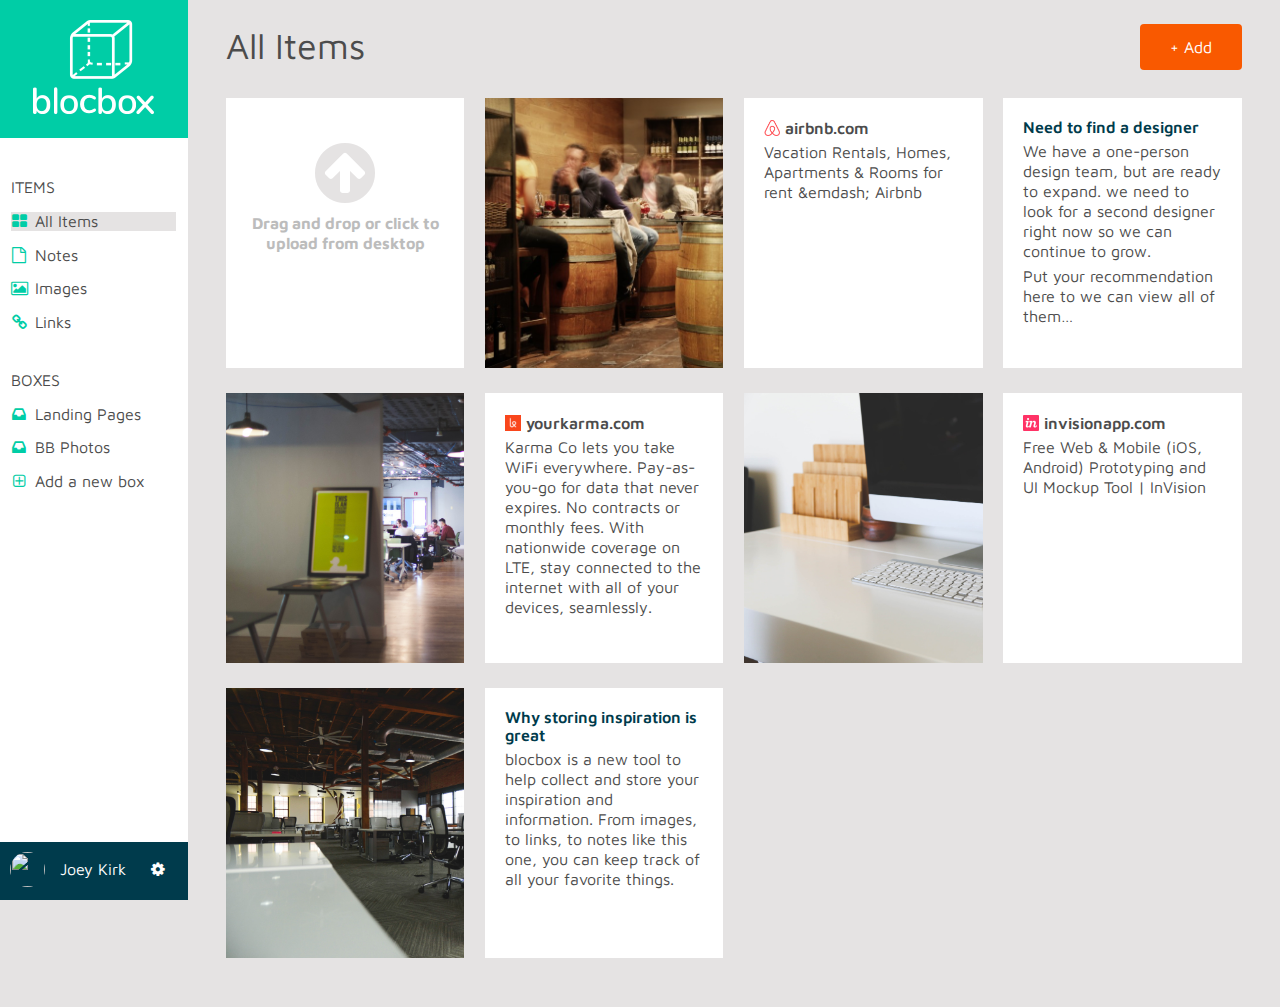
==== dashboard.html @ 5aa8a3cf "Assignment-34-completed" ====
<!DOCTYPE html>
<html lang="en-us">
<head>
  <meta http-equiv="X-UA-Compatible" content="IE-Edge">
  <meta name="viewport" content="width=device-width, initial-scale=1">
  <title>Dashboard  |  Blocbox</title>
  <!-- Google fonts -->
<link href="https://fonts.googleapis.com/css?family=Maven+Pro|Nunito" rel="stylesheet">
<link href="https://fonts.googleapis.com/css?family=Maven+Pro:400,500,700,900" rel="stylesheet">

<!-- CSS -->
<link rel="stylesheet" href="css/normalize.css">
<link rel="stylesheet" href="css/style.css">
<link rel="stylesheet" href="css/font-awesome.css">
<link rel="stylesheet" href="css/font-awesome.min.css">
<link rel="stylesheet" href="https://cdnjs.cloudflare.com/ajax/libs/animate.css/3.5.2/animate.min.css" integrity="sha384-OHBBOqpYHNsIqQy8hL1U+8OXf9hH6QRxi0+EODezv82DfnZoV7qoHAZDwMwEJvSw" crossorigin="anonymous">

</head>
<body class="dashboard">

<!-- Left Nav -->
<nav id="left-nav" class="left-nav">
  <a href="index.html" class="site-logo"><img src="images/site-logo-white.png"/></a>
  <div class="items">
    <p>Items</p>
    <ul>
      <li class="active"><a href=""><i class="fa fa-th-large"></i>All Items</a></li>
      <li><a href=""><i class="fa fa-file-o"></i>Notes</a></li>
      <li><a href="images.html"><i class="fa fa-picture-o"></i>Images</a></li>
      <li><a href=""><i class="fa fa-link"></i>Links</a></li>
    </ul>
    <p>Boxes</p>
    <ul>
      <li><a href=""><i class="fa fa-inbox"></i>Landing Pages</a></li>
      <li><a href=""><i class="fa fa-inbox"></i>BB Photos</a></li>
      <li><a href=""><i class="fa fa-plus-square-o"></i>Add a new box</a></li>
    </ul>
   </div>
   <div class="settings">
    <img src="https://pbs.twimg.com/profile_images/956219938116702211/mkxAUOes_400x400.jpg"/>
    <p>Joey Kirk</p>
    <p><a href="#"><i class="fa fa-cog"></i></a></p>
  </div>
</nav>
<main role="main">

<!-- Content -->
<section class="content">
  <div class="container">
    <div class="header">
      <h1>All Items</h1>
      <a href="#" class="btn">+ Add</a>
    </div>
  </div>

    <div class="container">
      <div class="content-item">
        <div class="item-box">
          <i class=" fa fa-arrow-circle-up"></i>
          <p>Drag and drop or click to upload from desktop</p>
        </div>
      </div>

      <div class="content-item">
        <div class="item-box">
          <img src="images/bar.jpg"/>
        </div>
      </div>

      <div class="content-item">
        <div class="item-box">
          <h2><img src="images/airbnb.png"/><a href="">airbnb.com</a></h2>
          <p>Vacation Rentals, Homes, Apartments &amp; Rooms for rent &emdash; Airbnb</p>
        </div>
      </div>
      
      <div class="content-item">
        <div class="item-box">
          <h2>Need to find a designer</h2>
          <p>We have a one-person design team, but are ready to expand. we need to look for a second designer right now so we can continue to grow.</p>
          <p>Put your recommendation here to we can view all of them…</p>
        </div>
      </div>

      <div class="content-item">
        <div class="item-box">
          <img src="images/people.jpg"/>
        </div>
      </div>

      <div class="content-item">
        <div class="item-box">
          <h2><img src="images/karma.png"/><a href="">yourkarma.com</a></h2>
          <p>Karma Co lets you take  WiFi everywhere. Pay-as-you-go for data that never expires. No contracts or monthly fees. With nationwide coverage on LTE, stay connected to the internet with all of your devices, seamlessly.</p>
        </div>
      </div>

      <div class="content-item">
        <div class="item-box">
          <img src="images/computer.jpg"/>
        </div>
      </div>

      <div class="content-item">
        <div class="item-box">
          <h2><img src="images/invision.png"/><a href="">invisionapp.com</a></h2>
          <p>Free Web & Mobile (iOS, Android) Prototyping and UI Mockup Tool | InVision</p>
        </div>
      </div>

      <div class="content-item">
        <div class="item-box">
          <img src="images/office.jpg"/>
        </div>
      </div>

      <div class="content-item">
        <div class="item-box">
          <h2>Why storing inspiration is great</h2>
          <p>blocbox is a new tool to help collect and store your inspiration and information. From images, to links, to notes like this one, you can keep track of all your favorite things.</p>
        </div>
      </div>

    </div>
  </div>
</section>
</main>

</body>
</html>
---- css/style.css ----
html, body {
  overflow-x:hidden;
}
body {
  font-family: "Maven Pro", Helvetica, Arial, sans-serif;
  color: #2D2D2D;
}

h1, h2, h3, h4, h5, h6 {
  font-family: "Nunito-bold", "Nunito", Helvetica, Arial, sans-serif;
}

h2, h3 {
color: #003B4C;
}

h1 {
  font-size: 48px;
  margin-bottom: 6px;
}


h2 {
  font-size: 32px;
  margin-bottom: 4px;
}

h3 {
  font-size: 24px;
}

p {
  font-size: 16px
  line-height: 19px;
  font-weight: 200;
}

/* Grid */

.container {
  margin-right: auto;
  margin-left: auto;
  padding-left: 15px;
  padding-right: 15px;
  position: relative;
}

.container:before,.container:after {
  content: "";
  display: table;
}
.container:after {
  clear: both;
}

.one-half, .one-third, .one-fourth {
  width: 96%;
  float: left;
  position: relative;
  min-height: 1px;
  margin: 0 2% 20px;
}

/* Media Queries */
@media (min-width: 768px) {
  .container {
    width: 750px;
  }
}

@media (min-width: 992px) {
  .container {
    width: 970px;
  }
  .one-half {
    width: 46%;
  }
  .one-third {
    width: 29.33333%;
  }
  .one-fourth {
    width: 21%;
  }
}


@media (min-width: 1200px) {
  .container {
    width: 1170px;
  }
}


/* Header */

.header-background {
  background: rgba(182, 228, 242, 0.3);
  background-size: cover;
  padding-top: 40px;
}

header .hero {
  color: #4C4C4C;
}

 header nav {
   padding:1em 0 0 0;
 }

 header nav ul {
   display:inline;
   text-align: right;
   float:right;
   margin:0;
 }
 header nav ul > li {
   list-style-type: none;
   display: inline-block;
   margin:0 15px;
   font-weight: 500;
 }
 header nav ul > li.btn-outline {
   padding:8px 22px;
   border:2px solid #005E72;
   border-radius: 4px;
   vertical-align: middle;
 }
 header nav ul > li.btn-outline:hover {
   background:#005E72;
 }
 header nav ul > li > a {
   color:#005E72;
   text-decoration: none;
 }
 header nav ul > li.btn-outline:hover > a {
   color:#FFFFFF;
 }

 header .hero {
  text-align: center;
  display: block;
  position: relative;
}

header .hero p {
  font-family: "Nunito", Helvetica, Arial, sans-serif;
  font-size: 22px;
  line-height: 30px;
  font-weight: 600;
  margin: 10px 0 40px;
}

header .hero img {
  display: block;
  margin:3em auto 0;
}

/* Buttons */
.btn {
  border-radius: 4px;
  color: #FFFFFF;
  font-weight: 400;
  text-decoration: none;
  padding: 14px 30px;
  background: #F95900;
}

/* Extra stuff I wanted */

.btn:hover {
  background: #005E72;
}

.btn-large {
  font-size: 20px;
  padding: 16px 30px;
}

/* Would like some CSS to vertical-align:middle the sign in and sign up buttons. Tried this but couldn't quite pull it off https://codepen.io/edge0703/pen/iHJuA; */


/* Assigment */
@media (min-width: 4096px) {
  .container {
    width: 3932px;
  }

  header nav ul > li {
    font-size: 32px;
  }

  header .hero h1 {
    font-size: 96px;
  }

  header .hero p {
    font-size: 44px;
    line-height: 54px;
  }

  header .btn-large {
    font-size: 40px;
  }
  }
 
 /* Benefits */
 
.benefits {
  padding: 2em 0;
}

.benefits-block {
  position: relative;
  padding-left: 10%;
  padding-right: 10%;
  padding-top: 2em;
  padding-bottom: 2em;
  align-content: left;

}

.float-img {
    display: inline-block;
    width: 30%;
    margin: 20px;
    vertical-align: middle;
}

.float-txt {
    display: inline-block;
    width: 60%;
    margin: 20px;
    vertical-align: middle;
}

.benefits-block p, h2 {
  text-align: left;

}



  /* File Types */

  .file-types {
    text-align: center;
    display: block;
    position: relative;
    background: rgba(182, 228, 242, 0.3);
    background-size: cover;
  }

  .file-types ul {
    margin: 0 auto;
    padding: 2em 1em;
  }

  .file-types ul li  {
    list-style-type: none;
    display: inline-block;
    text-align: center;
  }

  .file-types i {
    color: rgba(0, 94, 114, 60);
    font-size: 60px;
    margin: 0;
  }

  .file-types h3 {
    color: #005E72;
    line-height: 14px;
    text-align: center;
  }

  .file-types p {
    color: #005E72;
  }

  /* Pricing */

  .pricing {
    background: rgba(182, 228, 242, 0.3);
    background-size: cover;
    text-align: center;
    padding: 4em, 0;
    margin-top: 40px;
  }

    .pricing h2 {
    padding-top: 1em;
    text-align: center;
  }


  .pricing p {
    padding-bottom: 3em;
  }

  .pricing h3 {
    color: #FFFFFF;

  }

  .pricing ul {
    margin: 0 auto;
    padding: 2em 0;
  }

  .pricing ul li {
    list-style-type: none;
  }
  
  .box {
    padding: 0 15px 15px;
    background: #FFFFFF;
    min-height: 382px;
    position: relative;
    margin-top: 0;
  }

 .middle {
    min-height: 484px;
    margin-top: -40px;
}

.box h3 {
  font-family: "Maven Pro", Helvetica, Arial, sans-serif;
  font-weight: 400;
  font-size: 18px;
  text-transform: uppercase;
  background: #003B4C;
  left: 0;
  right: 0;
  top: 0;
  text-align: center;
  margin: 0 -15px 40px;
  padding: 10px 0;

}

.box h4 {
  font-family: "Maven Pro", Helvetica, Arial, sans-serif;
  font-weight: 600px;
  font-size: 36px;
  color: #005E72;
  margin: 0 0 0 0;

}


.box h4 span {
  font-size: 30px;
  vertical-align: top;
}

.box h4 span.month {
  font-size: 18px;
  vertical-align: middle;
}

.box ul li {
  font-size: 16px;
  margin-bottom: 20px;

}

.box.middle ul li {
  font-size: 18px;
  margin-bottom: 24px;
  }

.box .btn {
  background-color: #003B4C;
  border-radius: 0px;
  position: absolute;
  bottom: 30px;
  left: 30px;
  right: 30px;
}

.box.middle .btn {
  background-color: #00CDA6;
}

.box .btn:hover {
  background-color: #F95900;
}

.small {
  font-size: 14px;
  line-height: 15px;
}

/* Testimonial */

.testimonial-block {
  position: relative;
  padding-left: 10%;
  padding-right: 10%;
  padding-top: 2em;
  padding-bottom: 2em;
  align-content: left;

}

.testimonial-img {
    display: inline-block;
    width: 20%;
    margin: 10px;
    vertical-align: middle;
}

.testimonial-txt {
    display: inline-block;
    width: 70%;
    margin: 10px;
    vertical-align: middle;
    text-align: center;
}

.testimonials p {
  text-align: center;
}

.testimonials h2 {
  text-align: center;
}

.testimonial-txt p {
  text-align: left;
  font-weight: 500;
}

#quote {
  font-size: 18px

}


 /* FOOTER */
 footer {
background-color: #003B4C;
  background-image: linear-gradient(to top, #00CDA6 0%, #00CDA6 50%, #003B4C 50%, #003B4C 100%);
   color: #FFFFFF;
   height: 150px;
   position: relative;
   overflow: hidden;
   z-index: 0;
 }
 footer p, footer nav ul {
   font-size:14px;
   font-weight:100;
   text-align: center;
   margin: 10px auto 0;
 }
 footer nav ul li {
   list-style-type: none;
   display: inline;
 }
 footer nav ul li a {
   color:#FFFFFF;
   text-decoration: none;
 }
 footer .right-footer-block {
  background-color: transparent;
 }

 footer .logo{
   padding: 2.35em 0;
   margin: 0 auto;
   display: block;
   float: right;
 }



  @media (min-width: 992px) {
   footer {
     background-color: #003B4C;
     background-image: linear-gradient(to left,
        #00CDA6 0%, #00CDA6 33.33333%, #003B4C 33.33333%, #003B4C 100%);
     height: 150px;
   }
   footer p, footer nav ul{
     padding: 2em 0;
     text-align: left;
   }
   footer .right-footer-block {
     background-color: #00CDA6;
   }
   footer .logo{
     padding: 2em 0 2em 1.5em;
   }
 }
   
/* Dashboard */

.dashboard {
  background: rgba(229, 227, 227, 30);
}

.left-nav {
  height: 100vh;
  width: 14.66666667%;
  color: #4C4C4C;
  background: #FFFFFF;
  float: left;
  position: fixed;
  display: block;

}

.left-nav .site-logo {
  padding: 20px 0;
  background: #00CDA6;
  display: block;
  text-align: center;
}

.left-nav .items {
  padding: 0 6%;
}

.left-nav .items p {
  font-weight: 400;
  text-transform: uppercase;
  font-size: 16px;
  color: #4C4C4C;
  line-height: 18px;
  margin-top: 40px;
}

.left-nav .items ul {
  margin: 0 0 40px;
  padding: 0;

}

.left-nav .items ul li {
  list-style: none;
  margin-bottom: 15px;
}

.left-nav .items ul li a {
  color: #4C4C4C;
  text-decoration: none;
  font-weight: 100;
}

.left-nav .items ul li a i {
  width: 16px;
  text-align: center;
  margin-right:8px;
  color: #00CDA6;
}

/* left navbar settings */

.left-nav .settings {
  position: absolute;
  background:#003B4C;
  width: 100%;
  bottom: 0;
  left: 0;
  right: 0;
  padding: 10px 0;
}

.left-nav .settings img {
  height: 35px;
  width: 35px;
  border-radius: 50%;
  margin-left: 10px;
  display: inline-block;
}

.left-nav .settings p {
  display: inline-block;
  vertical-align: top;
  padding-top: 8px;
  font-weight: 400;
  margin: 0 0 0 10px;
  color: #FFFFFF;
}

.left-nav .settings a {
  color: #FFFFFF;
  text-decoration: none;
  text-align: right;
  margin-left: 10px;
  margin-right: 10px;
  margin-top: 8px;
}


/* Content */

.content {
  padding: 6em 1% 1.5em;
  float: right;
  width: 98%;
  position: relative;
}

.content .header {
  margin: 0 1% 20px;
}

.content .header h1 {
  font-family: "Maven Pro", Helvetica, Arial, sans-serif;
  font-weight: 400;
  margin: 0 0 30px;
  font-size: 36px;
  color: rgba(76, 76, 76, 50);
  line-height: 44px;
  float: left;
  dispaly: inline-block;
}

.content .header > a {
  float: right;
}

.content-item {
  width: 96%;
  margin: 0 2% 25px;
  float: left;
  display: block;
}

.item-box {
  display: block;
  height: 230px;
  background: #FFFFFF;
  position: relative;
  overflow: hidden;
  padding: 20px;
}

/* Media queries from demo */
/* Larger Mobile Devices */
 @media (min-width:460px) {
   .content {
     padding:1.5em 1%;
     float:right;
     width:90%;
     position: relative;
   }
   .content-item {
     width:46%;
     margin:0 2% 25px;
     float:left;
     display:block;
   }
 }
/* Tablets */
 @media (min-width:768px) {
   .content {
     padding:1.5em 5%;
     float:right;
     width:90%;
     position: relative;
   }
   .content > .container {
     width:700px;
   }
   .content-item {
     width:31.33333%;
     margin:0 1% 25px;
   }
 }
/* Laptops and Desktops */
 @media (min-width:992px) {
   .content {
     padding:1.5em 1%;
     float:right;
     width:83.33333333%;
     position: relative;
   }
   .content > .container {
     width:auto;
   }
   .content-item {
     width:23%;
     margin:0 1% 25px;
   }
 }

 /* Content Items */

 .item-box > img {
  position: absolute;
  height: 100%;
  width: auto;
  top: 0;
  left: 0;
  right: 0;
}

.item-box h2 {
  font-family: "Maven Pro", Helvetica, Arial, sans-serif;
  font-weight: 600;
  font-size: 16px;
  line-height: 18px;
  margin:0;
}

.item-box h2 a {
  color: #4C4C4C;
  text-decoration: none;
}

.item-box h2 img {
  width: 16px;
  height: 16px;
  position: relative;
  top: 2px;
  margin-right: 5px;
}

.item-box p {
  font-size: 16px;
  color: #4C4C4C;
  line-height: 20px;
  margin: 5px 0 0;
}

.item-box i {
  font-size: 70px;
  color: #E5E3E3;
  display: block;
  text-align: center;
  margin-top: 20px
}

.item-box i + p {
  text-align: center;
  font-weight: bold;
  color: #BCBCBC;
}
 /* Assignment */



.items li:hover {
  background-color: #E5E3E3;
}

.active {
  background-color: #E5E3E3;
}
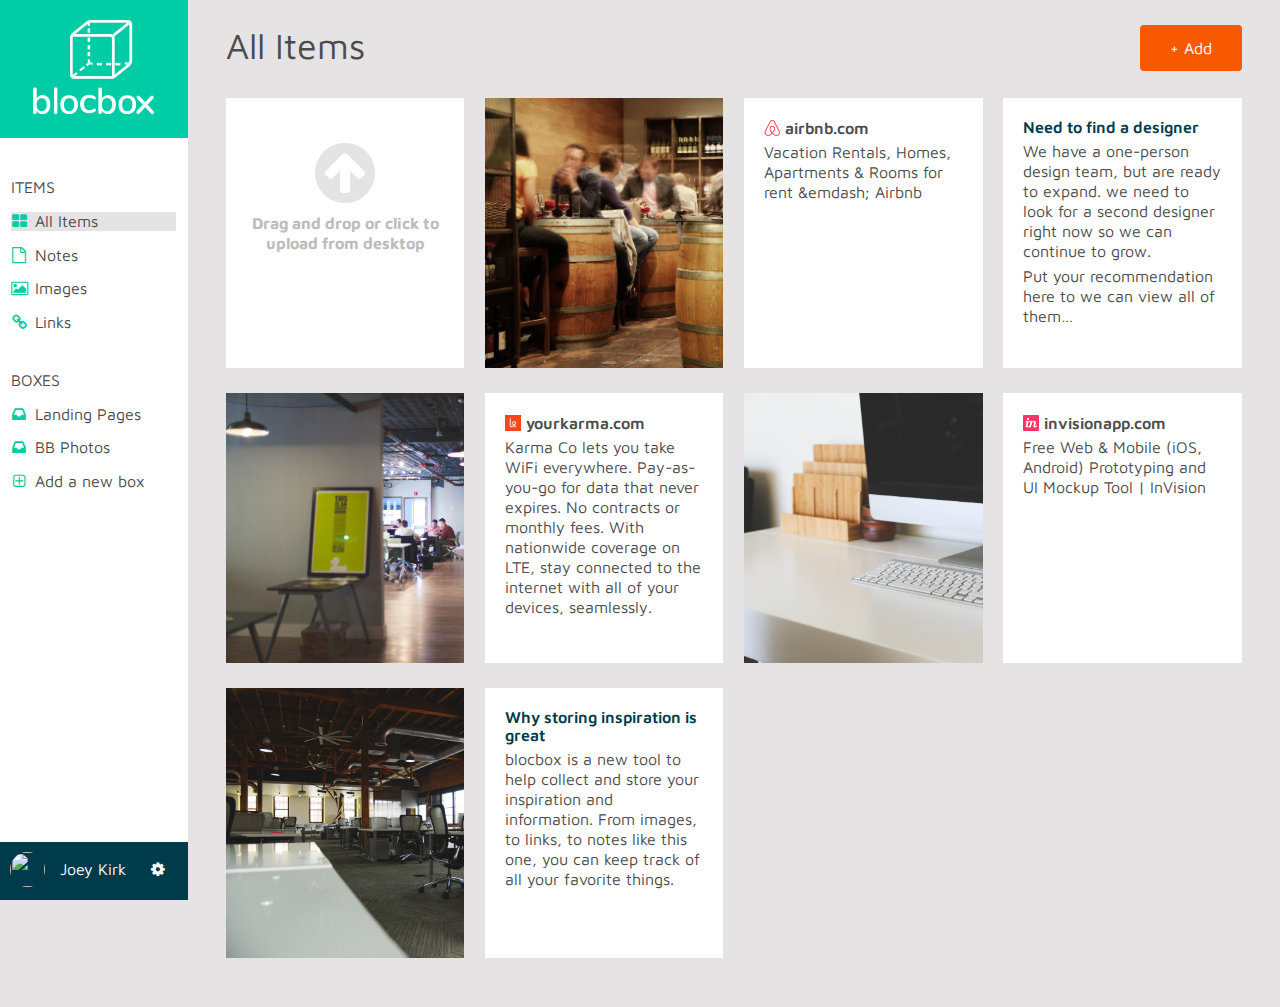
==== commit c2c7385c: "JavaScript" ====
--- a/dashboard.html
+++ b/dashboard.html
@@ -14,6 +14,7 @@
 <link rel="stylesheet" href="css/font-awesome.css">
 <link rel="stylesheet" href="css/font-awesome.min.css">
 <link rel="stylesheet" href="https://cdnjs.cloudflare.com/ajax/libs/animate.css/3.5.2/animate.min.css" integrity="sha384-OHBBOqpYHNsIqQy8hL1U+8OXf9hH6QRxi0+EODezv82DfnZoV7qoHAZDwMwEJvSw" crossorigin="anonymous">
+<link rel="stylesheet" href="css/dropit.css">
 
 </head>
 <body class="dashboard">
@@ -49,7 +50,18 @@
   <div class="container">
     <div class="header">
       <h1>All Items</h1>
-      <a href="#" class="btn">+ Add</a>
+
+      <ul class="menu">
+            <li>
+              <a href="#" class="btn">+ Add</a>
+              <ul>
+                  <li><a href="#"><i class="fa fa-file-o"></i> Note</a></li>
+                  <li><a href="#"><i class="fa fa-picture-o"></i> Image</a></li>
+                  <li><a href="#"><i class="fa fa-link"></i> Link</a></li>
+              </ul>
+            </li>
+          </ul>
+
     </div>
   </div>
 
@@ -125,6 +137,10 @@
   </div>
 </section>
 </main>
-
+<script src="js/jquery-3.3.1.min.js"></script>
+<script src="js/dropit.js"></script>
+   <script type="text/javascript">
+     $(".menu").dropit();
+</script>
 </body>
 </html>--- a/css/style.css
+++ b/css/style.css
@@ -341,7 +341,7 @@
 
 .box h4 {
   font-family: "Maven Pro", Helvetica, Arial, sans-serif;
-  font-weight: 600px;
+  font-weight: 400px;
   font-size: 36px;
   color: #005E72;
   margin: 0 0 0 0;
@@ -449,7 +449,7 @@
    z-index: 0;
  }
  footer p, footer nav ul {
-   font-size:14px;
+   font-size:13px;
    font-weight:100;
    text-align: center;
    margin: 10px auto 0;
@@ -468,22 +468,24 @@
 
  footer .logo{
    padding: 2.35em 0;
-   margin: 0 auto;
+   margin: 0 0 0 0;
    display: block;
    float: right;
+ 
  }
 
 
 
   @media (min-width: 992px) {
    footer {
-     background-color: #003B4C;
-     background-image: linear-gradient(to left,
+    background-color: #003B4C;
+        background-image: linear-gradient(to left,
         #00CDA6 0%, #00CDA6 33.33333%, #003B4C 33.33333%, #003B4C 100%);
      height: 150px;
    }
    footer p, footer nav ul{
      padding: 2em 0;
+     margin-left: 0;
      text-align: left;
    }
    footer .right-footer-block {
@@ -491,6 +493,7 @@
    }
    footer .logo{
      padding: 2em 0 2em 1.5em;
+     background-color: transparent;
    }
  }
    
@@ -750,3 +753,56 @@
 .active {
   background-color: #E5E3E3;
 }
+
+ /* More Media Queries */
+  @media (max-width:992px) {
+    .one-half a {
+      display: block;
+      text-align: center;
+
+    }
+    .one-half ul {
+      display: block;
+      position: relative;
+      width: 100%;
+}
+
+
+.one-half .sign-in {
+      display: block;
+      text-align: center;
+
+ }
+
+
+footer .container {
+  width: 100%;
+  overflow: visible;
+  text-align: center;
+  background-color: #003B4C;
+}
+ footer {
+  overflow: visible;
+ }
+
+    .one-third img {
+      display: block;
+      text-align: center;
+
+    }
+
+    footer {
+      position: relative;
+    }
+
+      .right-footer-block.one-third {
+      display: block;
+      text-align: center;
+      position: relative;
+    }
+
+      .right-footer-block.one-third img {
+      display: block;
+      text-align: center;
+    }
+}--- a/css/dropit.css
+++ b/css/dropit.css
@@ -0,0 +1,60 @@
+/*
+ * Dropit v1.1.0
+ * http://dev7studios.com/dropit
+ *
+ * Copyright 2012, Dev7studios
+ * Free to use and abuse under the MIT license.
+ * http://www.opensource.org/licenses/mit-license.php
+ */
+
+/* These styles assume you are using ul and li */
+.dropit {
+    list-style: none;
+	padding: 0;
+	margin: 15px 0 0;
+    float:right;
+    display: inline-block;
+}
+.dropit .dropit-trigger { position: relative; }
+.dropit .dropit-submenu {
+    position: absolute;
+    top: 100%;
+    right: 0; /* dropdown left or right */
+    z-index: 1000;
+    display: none;
+    min-width: 100px;
+    list-style: none;
+	padding: 20px;
+	margin: 20px 0 0;
+}
+
+ .dropit .dropit-open .dropit-submenu { 
+   background: #FFFFFF;
+   box-shadow: 0px 2px 4px 0px rgba(0,0,0,0.30);
+   border-radius: 4px;
+ }
+ .dropit .dropit-open .dropit-submenu:after {
+  content: " ";
+  position: absolute;
+  border-style: solid;
+  border-width: 0 8px 8px;
+  border-color: #FFFFFF transparent;
+  display: block;
+  width: 0;
+  z-index: 1;
+  top: -8px;
+  right: 10px;
+ }
+ .dropit .dropit-open .dropit-submenu li {
+  display: block;
+  margin-bottom: 20px;
+ }
+ .dropit .dropit-open .dropit-submenu li:last-child {
+  margin-bottom: 0px;
+ }
+ .dropit .dropit-open .dropit-submenu li a {
+  color:#34495E;
+  text-decoration: none;
+  font-family: "Lato", Helvetica, Arial, sans-serif;
+  font-weight:100;
+ }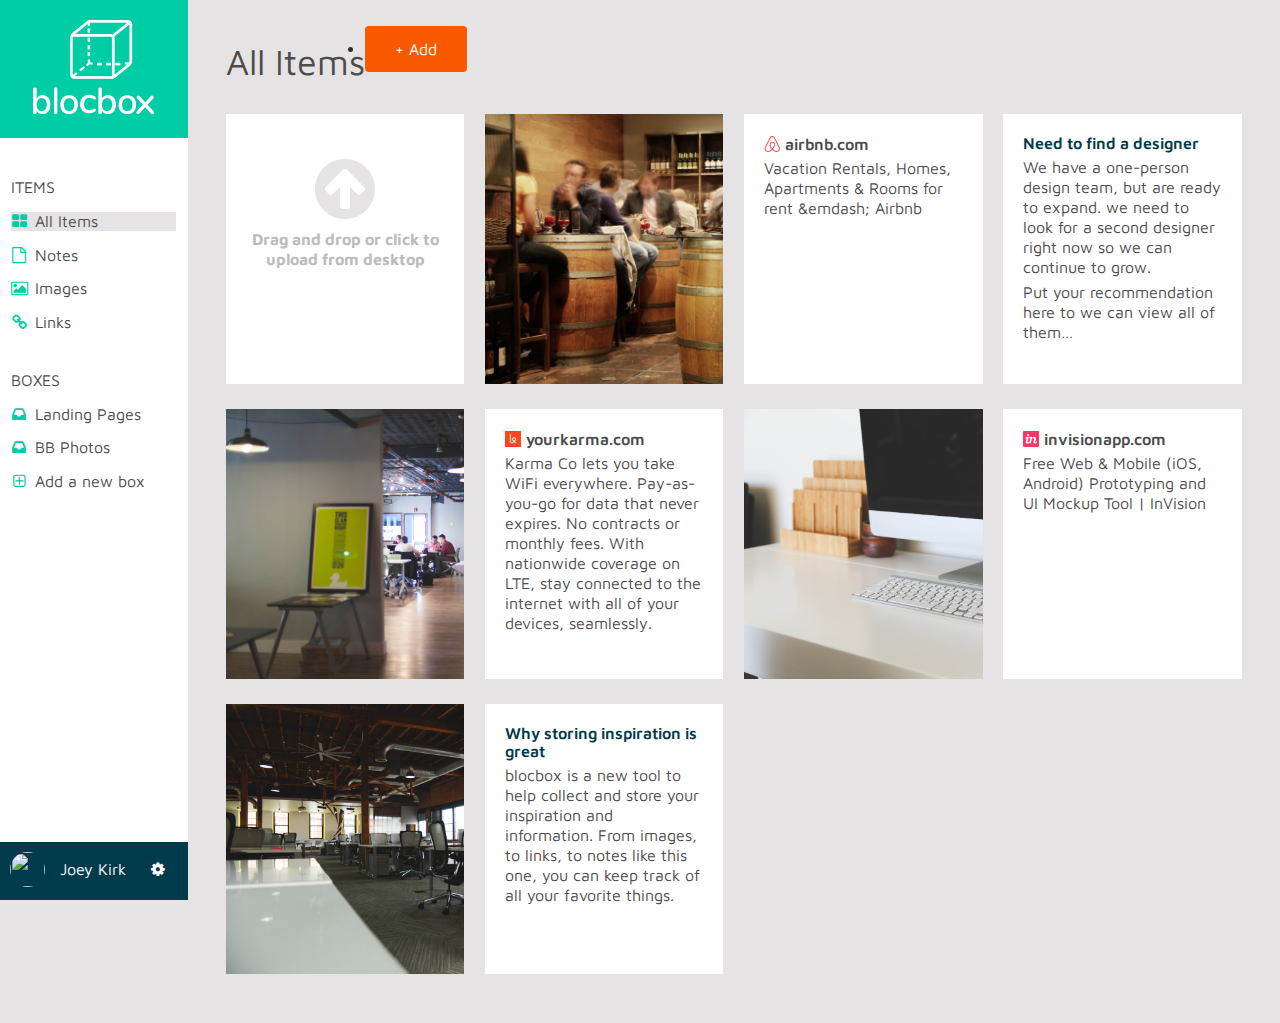
==== commit d9026f0c: "JavaScript help" ====
--- a/dashboard.html
+++ b/dashboard.html
@@ -14,7 +14,7 @@
 <link rel="stylesheet" href="css/font-awesome.css">
 <link rel="stylesheet" href="css/font-awesome.min.css">
 <link rel="stylesheet" href="https://cdnjs.cloudflare.com/ajax/libs/animate.css/3.5.2/animate.min.css" integrity="sha384-OHBBOqpYHNsIqQy8hL1U+8OXf9hH6QRxi0+EODezv82DfnZoV7qoHAZDwMwEJvSw" crossorigin="anonymous">
-<link rel="stylesheet" href="css/dropit.css">
+<link href="dropit.css" rel="stylesheet" type="text/css">
 
 </head>
 <body class="dashboard">
@@ -51,7 +51,7 @@
     <div class="header">
       <h1>All Items</h1>
 
-      <ul class="menu">
+           <ul class="menu">
             <li>
               <a href="#" class="btn">+ Add</a>
               <ul>
@@ -137,10 +137,11 @@
   </div>
 </section>
 </main>
-<script src="js/jquery-3.3.1.min.js"></script>
-<script src="js/dropit.js"></script>
+
+   <script src="js/jquery-3.3.1.min.js"></script>
+   <script src="js/dropit.js"></script>
    <script type="text/javascript">
      $(".menu").dropit();
-</script>
+   </script>
 </body>
 </html>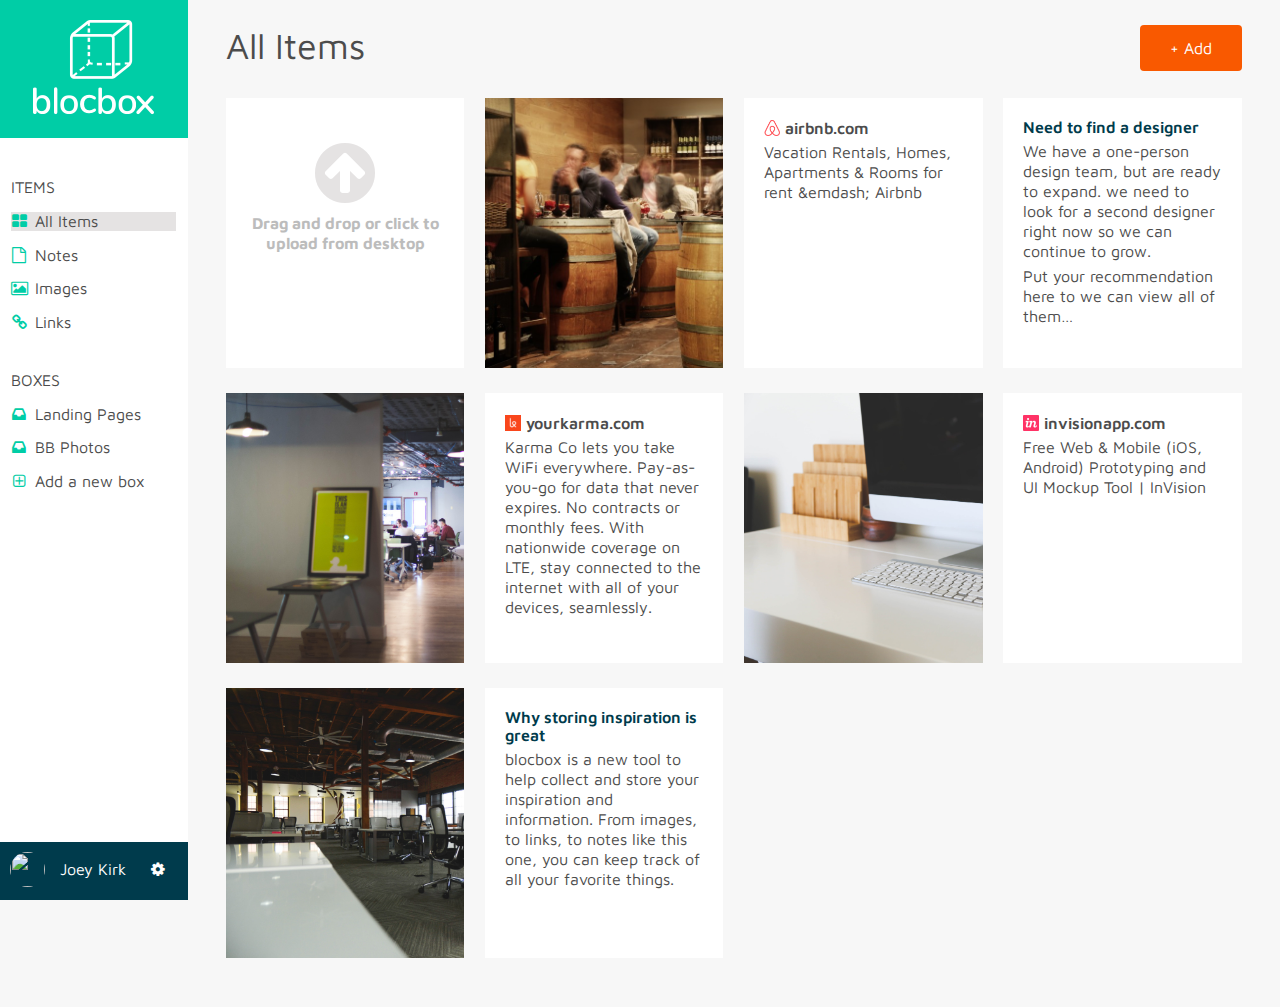
==== commit 718c709d: "Checkpoint 34 completed" ====
--- a/dashboard.html
+++ b/dashboard.html
@@ -13,12 +13,15 @@
 <link rel="stylesheet" href="css/style.css">
 <link rel="stylesheet" href="css/font-awesome.css">
 <link rel="stylesheet" href="css/font-awesome.min.css">
+<link rel="stylesheet" href="css/dropit.css">
 <link rel="stylesheet" href="https://cdnjs.cloudflare.com/ajax/libs/animate.css/3.5.2/animate.min.css" integrity="sha384-OHBBOqpYHNsIqQy8hL1U+8OXf9hH6QRxi0+EODezv82DfnZoV7qoHAZDwMwEJvSw" crossorigin="anonymous">
-<link href="dropit.css" rel="stylesheet" type="text/css">
+
 
 </head>
 <body class="dashboard">
 
+<!-- ResponsiveNav -->
+ <a class="hamburger" id="menu" href="#">&#9776;</a>
 <!-- Left Nav -->
 <nav id="left-nav" class="left-nav">
   <a href="index.html" class="site-logo"><img src="images/site-logo-white.png"/></a>
@@ -142,6 +145,9 @@
    <script src="js/dropit.js"></script>
    <script type="text/javascript">
      $(".menu").dropit();
+     $( "#menu" ).click(function() {
+       $("#left-nav").toggleClass("open", 200);
+     });
    </script>
 </body>
 </html>--- a/css/style.css
+++ b/css/style.css
@@ -499,20 +499,78 @@
    
 /* Dashboard */
 
+.left-nav {
+  height: 100%;
+  width: 280px;
+  position:absolute;
+  -webkit-transition: all 0.3s ease-in-out;
+  -moz-transition: all 0.3s ease-in-out;
+  -o-transition: all 0.3s ease-in-out;
+  transition: all 0.3s ease-in-out;
+  transform: translate(-280px,0);
+    -webkit-transform: translate(-280px,0); /** Chrome & Safari **/
+    -o-transform: translate(-280px,0); /** Opera **/
+    -moz-transform: translate(-280px,0); /** Firefox **/
+}
+
+ .left-nav.open {
+   display:block;
+   width:280px;
+   background: #FFFFFF;
+   -webkit-transition: all 0.3s ease-in-out;
+   -moz-transition: all 0.3s ease-in-out;
+   -o-transition: all 0.3s ease-in-out;
+   transition: all 0.3s ease-in-out;
+   transform: translate(0,0);
+     -webkit-transform: translate(0,0); /** Chrome & Safari **/
+     -o-transform: translate(0,0); /** Opera **/
+     -moz-transform: translate(0,0); /** Firefox **/
+     z-index: 100;
+   }
+
+    .hamburger {
+   position:absolute;
+   z-index: 1000;
+   background:#003B4C;
+   color:#FFF;
+   text-decoration: none;
+   font-size: 22px;
+   padding: 10px 15px;
+   border-radius: 4px;
+   left: 5px;
+   top: 15px;
+ }
+
+  @media (min-width:992px) {
+    .left-nav {
+     height: 100vh;
+     width: 14.66666667%;
+     color: #4C4C4C;
+     background: #FFFFFF;
+     float: left;
+     position: fixed;
+     display: block;
+     transform: translate(0,0);
+     -webkit-transform: translate(0,0); /** Chrome & Safari **/
+     -o-transform: translate(0,0); /** Opera **/
+     -moz-transform: translate(0,0); /** Firefox **/
+   }
+   .left-nav.open {
+     width:14.66666667%;
+     transform: translate(0,0);
+     -webkit-transform: translate(0,0); /** Chrome & Safari **/
+     -o-transform: translate(0,0); /** Opera **/
+     -moz-transform: translate(0,0); /** Firefox **/
+   }
+   .hamburger {
+     display:none;
+   }
+ }
+
 .dashboard {
-  background: rgba(229, 227, 227, 30);
-}
-
-.left-nav {
-  height: 100vh;
-  width: 14.66666667%;
-  color: #4C4C4C;
-  background: #FFFFFF;
-  float: left;
-  position: fixed;
-  display: block;
-
-}
+  background: #F7F7F7;
+}
+
 
 .left-nav .site-logo {
   padding: 20px 0;
@@ -805,4 +863,4 @@
       display: block;
       text-align: center;
     }
-}+}
--- a/css/dropit.css
+++ b/css/dropit.css
@@ -0,0 +1,64 @@
+/*
+ * Dropit v1.1.0
+ * http://dev7studios.com/dropit
+ *
+ * Copyright 2012, Dev7studios
+ * Free to use and abuse under the MIT license.
+ * http://www.opensource.org/licenses/mit-license.php
+ */
+
+/* These styles assume you are using ul and li */
+.dropit  {
+    list-style: none;
+    padding: 0;
+    margin: 15px 0 0;
+    float: right;
+    display: inline-block;
+}
+.dropit .dropit-trigger { position: relative; }
+.dropit .dropit-submenu {
+    position: absolute;
+    top: 100%;
+    right: 0; /* dropdown left or right */
+    z-index: 1000;
+    display: none;
+    min-width: 100px;
+    list-style: none;
+    padding: 20px;
+    margin: 24px 0 0;
+}
+
+ .dropit .dropit-open .dropit-submenu { 
+   display: block;
+   background: #E5E3E3;
+   border-radius: 4px;
+ }
+ .dropit .dropit-open .dropit-submenu:after {
+  content: " ";
+  position: absolute;
+  border-style: solid;
+  border-width: 0 8px 8px;
+  border-color: #E5E3E3 transparent;
+  display: block;
+  width: 0;
+  z-index: 1;
+  top: -8px;
+  right: 10px;
+ }
+ .dropit .dropit-open .dropit-submenu li {
+  display: block;
+  margin-bottom: 20px;
+ }
+ .dropit .dropit-open .dropit-submenu li:last-child {
+  margin-bottom: 0px;
+ }
+ .dropit .dropit-open .dropit-submenu li a {
+  color:#34495E;
+  text-decoration: none;
+  font-family: "Maven Pro", Helvetica, Arial, sans-serif;
+  font-weight:100;
+ }
+
+  .dropit .dropit-open .dropit-submenu li i {
+  margin-right: 6px;
+ }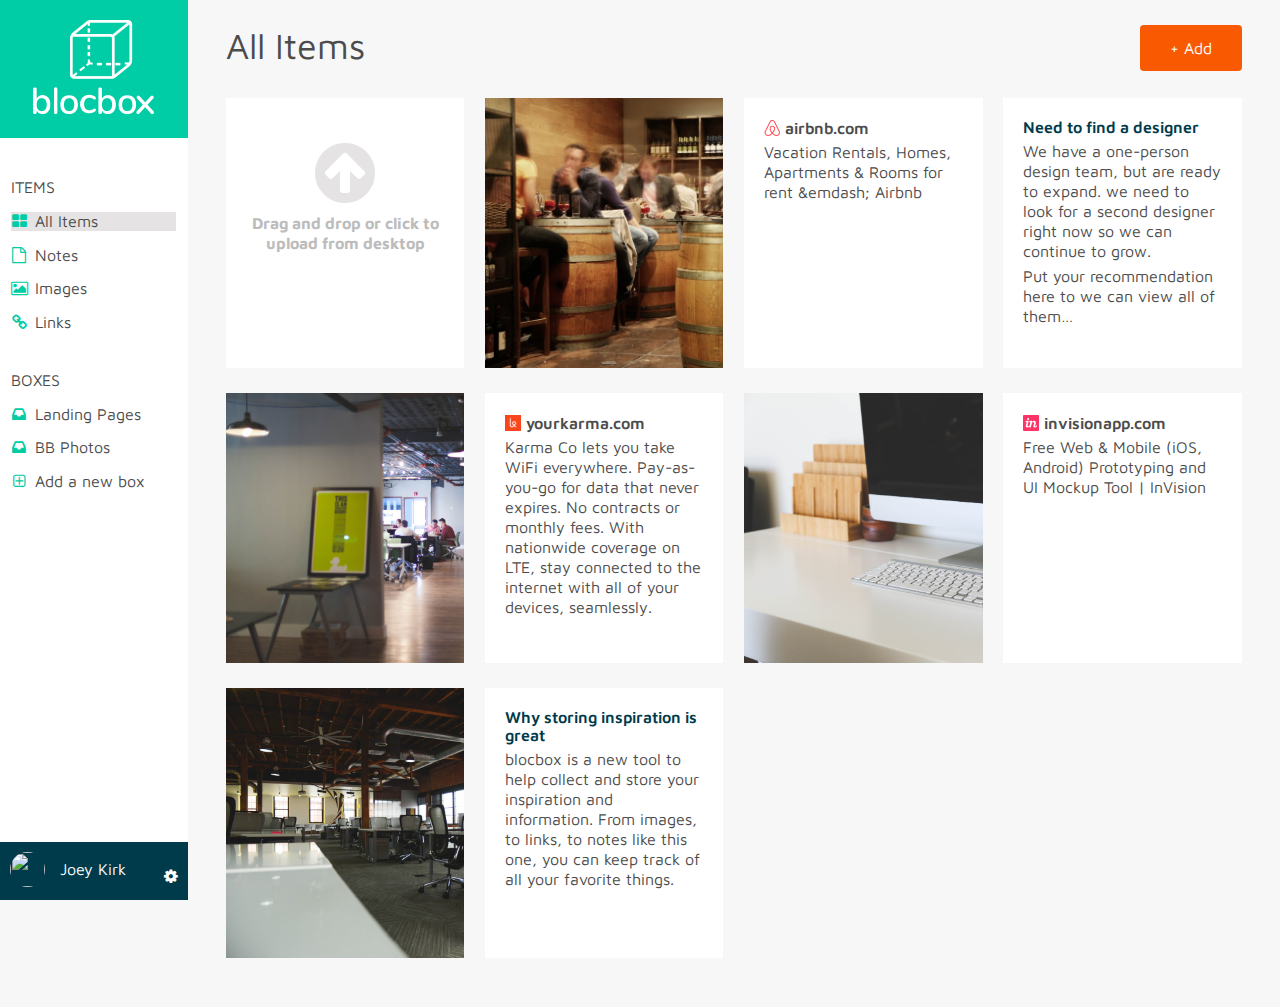
==== commit 9ab5350d: "Stuck" ====
--- a/dashboard.html
+++ b/dashboard.html
@@ -43,7 +43,25 @@
    <div class="settings">
     <img src="https://pbs.twimg.com/profile_images/956219938116702211/mkxAUOes_400x400.jpg"/>
     <p>Joey Kirk</p>
+    <!-- original cog menu 
     <p><a href="#"><i class="fa fa-cog"></i></a></p>
+    -->
+
+    <!-- copy structure -->
+
+           <ul class="menu menu-bottom">
+            <li>
+              <a href="#"><i class="fa fa-cog"></i></a>
+              <ul>
+                  <li><a href="#"><i class="fa fa-file-o"></i> Account</a></li>
+                  <li><a href="#"><i class="fa fa-picture-o"></i> Collaborators</a></li>
+                  <li><a href="#"><i class="fa fa-link"></i> Sign out</a></li>
+              </ul>
+            </li>
+          </ul>
+
+
+
   </div>
 </nav>
 <main role="main">
--- a/css/dropit.css
+++ b/css/dropit.css
@@ -1,3 +1,4 @@
+
 /*
  * Dropit v1.1.0
  * http://dev7studios.com/dropit
@@ -61,4 +62,63 @@
 
   .dropit .dropit-open .dropit-submenu li i {
   margin-right: 6px;
- }+ }
+
+/*Assignment*/
+
+.menu-bottom {
+    list-style: none;
+    padding: 0;
+    margin: 15px 10 10 10;
+    float: right;
+    display: inline-block;
+}
+.menu-bottom .dropit-trigger { position: relative; }
+.menu-bottom .dropit .dropit-submenu {
+    position: relative;
+    bottom: 100%;
+    left: 0; /* dropdown left or right */
+    z-index: 1000;
+    display: none;
+    min-width: 100px;
+    list-style: none;
+    padding: 20px;
+    margin: 12px 0 20px;
+}
+
+ .menu-bottom .dropit-open .dropit-submenu { 
+   display: block;
+   background: red;
+   border-radius: 4px;
+   overflow: visible;
+ }
+ .menu-bottom .dropit-open .dropit-submenu:after {
+  content: " ";
+  position: absolute;
+  border-style: solid;
+  border-width: 0 8px 8px;
+  border-color: #E5E3E3 transparent;
+  display: block;
+  width: 0;
+  z-index: 1;
+  bottom: -8px;
+  right: 10px;
+ }
+  .menu-bottom .dropit-open .dropit-submenu li {
+  display: block;
+  margin-bottom: 20px;
+  position: relative;
+ }
+ .dropit .dropit-open .dropit-submenu li:last-child {
+  margin-bottom: 0px;
+ }
+ .dropit .dropit-open .dropit-submenu li a {
+  color:#34495E;
+  text-decoration: none;
+  font-family: "Maven Pro", Helvetica, Arial, sans-serif;
+  font-weight:100;
+ }
+
+  .dropit .dropit-open .dropit-submenu li i {
+  margin-right: 6px;
+}